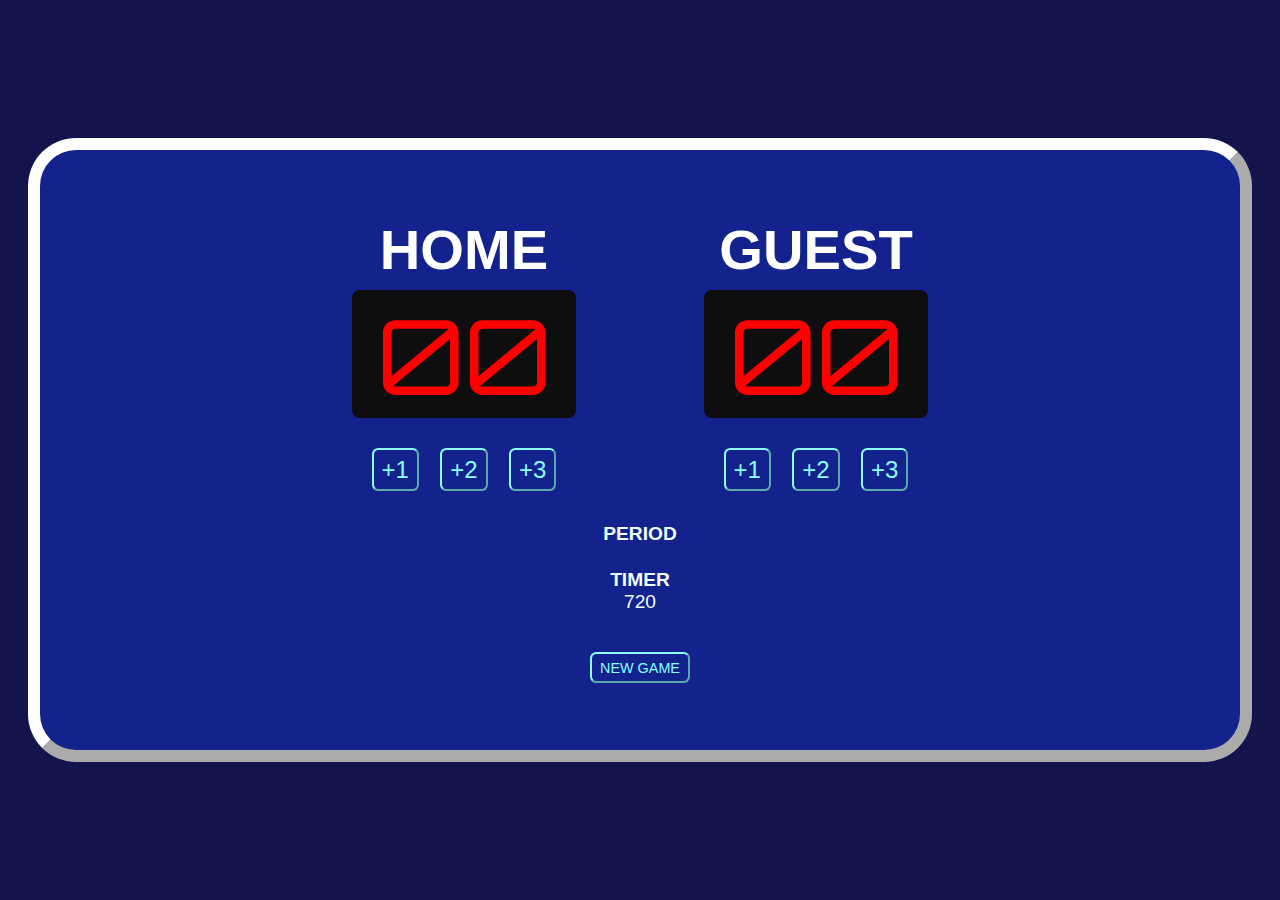
==== basketball_scorecard/index.html @ 5b04b345 "04_07_2024" ====
<html>
    <head>
        <link rel="stylesheet" href="index.css">

        <link rel="preconnect" href="https://fonts.googleapis.com">
        <link rel="preconnect" href="https://fonts.gstatic.com" crossorigin>
        <link href="https://fonts.googleapis.com/css2?family=Orbitron:wght@400..900&display=swap" rel="stylesheet">

    </head>
    
    <body>
        <div id="container">
            <div id="content-wrapper">
                <div id="main-wrappers">
                    <div id="home-wrapper">
                        <div>
                            <h3>HOME</h3>
                            <div id="number-home" class="number-display">00</div>
                        </div>
                        <div id="buttons-home">
                            <ul>
                                <li><button id="plus-one" class="buttons" onclick="scoreOneHome()">+1</button></li>
                                <li><button id="plus-two" class="buttons" onclick="scoreTwoHome()">+2</button></li>
                                <li><button id="plus-three" class="buttons" onclick="scoreThreeHome()">+3</button></li>
                            </ul>
                        </div>
                    </div>
                    <div>
                        <div id="guest-wrapper">
                            <div>
                                <h3>GUEST</h3>
                                <div id="number-guest" class="number-display">00</div>
                            </div>
                            <div id="buttons-guest">
                                <ul>
                                    <li><button id="plus-one" class="buttons" onclick="scoreOneGuest()">+1</button></li>
                                    <li><button id="plus-two" class="buttons" onclick="scoreTwoGuest()">+2</button></li>
                                    <li><button id="plus-three" class="buttons" onclick="scoreThreeGuest()">+3</button></li>
                                </ul>
                            </div>
                        </div>
                    </div>
                </div>
                <div id="options">
                    <div>
                        <div><b>PERIOD</b></div>
                        <div id="period"></div>

                    </div>
                    <div>
                        <div><b>TIMER</b></div>
                        <div id="timer"></div>
                    </div>
                    <div>
                        <button id="reset-button" class="buttons" onclick="resetScore()">NEW GAME</button>
                    </div>
                </div>
            </div>
        </div>


        <script src="index.js"></script>
        <script>
            window.onload = function () {
                let time = 720
                let display = document.getElementById("timer");
                startTimer(time, display)
            };
        </script>
    </body>
</html>
---- basketball_scorecard/index.css ----
body {
   display: flex;
   justify-content: center;
   align-items: center;
   background-color: rgb(19, 20, 76);
   font-family:sans-serif;

}

#container {
    display: flex;
    flex-direction: column;
    justify-content: center;
    align-items: center;
    background-color: rgb(20, 34, 141);
    height: 600px;
    width: 1200px ;
    border-color: white;
    border-radius: 3rem;
    border-width: 0.75rem;
    border-style: outset;
}

#content-wrapper {
    display: flex;
    flex-direction: column;
    justify-content: center;
    align-items: center;
}

#main-wrappers {
    display: flex;
    gap: 8rem;
    
}

#home-wrapper {
    color: white;
    display: flex;
    flex-direction: column;
    align-items: center;
    text-align: center;
    justify-content: center;
    font-size: 3rem;
    gap: 1rem;
}

#home-wrapper h3 {
    margin: unset;
    margin-bottom: 0.5rem;
}

#guest-wrapper {
    color: white;
    display: flex;
    flex-direction: column;
    align-items: center;
    text-align: center;
    justify-content: center;
    font-size: 3rem;
    gap: 1rem;
}

#guest-wrapper h3 {
    margin: unset;
    margin-bottom: 0.5rem;
}

#buttons-home ul li {
    list-style: none;
    display: inline-block;
}

#buttons-guest ul li {
    list-style: none;
    display: inline-block;
}



.buttons {
    font-size: 1.5rem;
    font-weight: 300 !important;
    color: #8bfffb;
    border-color: #8bfffb;
    border-width: 0.15rem;
    border-radius: 0.4rem;
    padding: 0.35rem 0.5rem;
    background-color: unset;
    margin-left: 0.25rem;
    margin-right: 0.25rem;
    cursor: pointer;
    appearance: unset;
    box-shadow: none;
    outline: none;
    text-rendering: unset;
    
}

#buttons-home ul {
    margin: 0;
    padding: 0;
}

#buttons-guest ul {
    margin: 0;
    padding: 0;
}

.highlight {
    border-color: rgb(255, 213, 3);
    border-radius: 4rem;
    border-width: 0.4rem;
    border-style: solid;
}

#number-home {
    width: 14rem;
    height: 8rem;
    background-color: rgb(14, 14, 14);
    text-align: center;
    vertical-align: middle;
    font-size: 6.5rem;
    color: red;
    border-radius: 0.5rem;
    font-family: 'Orbitron';
}

#number-guest {
    width: 14rem;
    height: 8rem;
    background-color: rgb(14, 14, 14);
    text-align: center;
    vertical-align: middle;
    font-size: 6.5rem;
    color: red;
    border-radius: 0.5rem;
    font-family: 'Orbitron';
}

#options {
    color: azure;
    display: flex;
    flex-direction: column;
    align-items: center;
    text-align: center;
    width: 25vw;
    gap: 1.5rem;
    padding-top: 2rem;
    font-size: 1.2rem;
    line-height: 1.35rem;
}

#period {
    font-weight: 300;
}

#timer {
    font-weight: 300;
}

#reset-button {
    margin-top: 1rem;
    font-size: 0.9rem !important;
    vertical-align: middle;
    font-weight: 300;
}
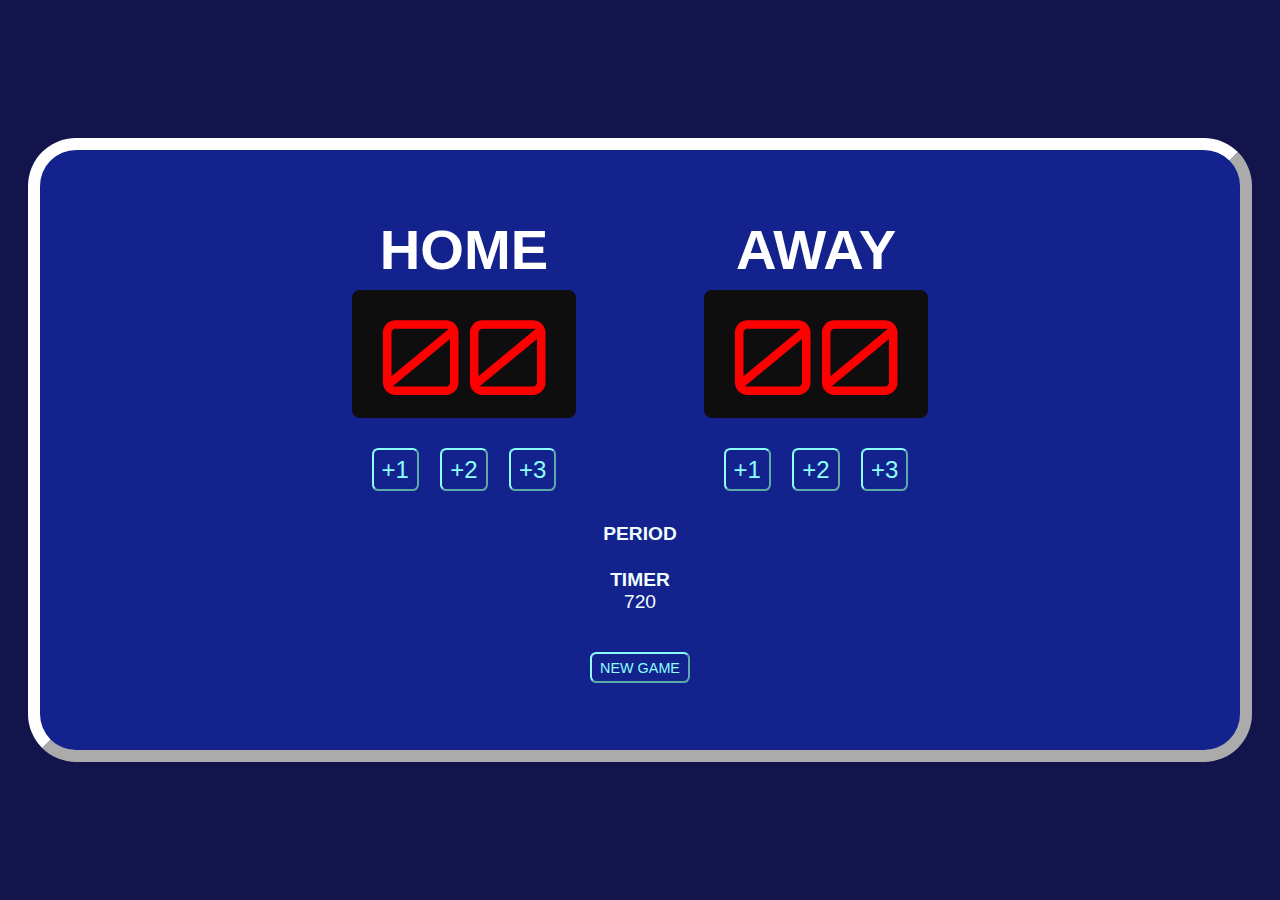
==== commit bce43e76: "update_AWAY" ====
--- a/basketball_scorecard/index.html
+++ b/basketball_scorecard/index.html
@@ -28,7 +28,7 @@
                     <div>
                         <div id="guest-wrapper">
                             <div>
-                                <h3>GUEST</h3>
+                                <h3>AWAY</h3>
                                 <div id="number-guest" class="number-display">00</div>
                             </div>
                             <div id="buttons-guest">
